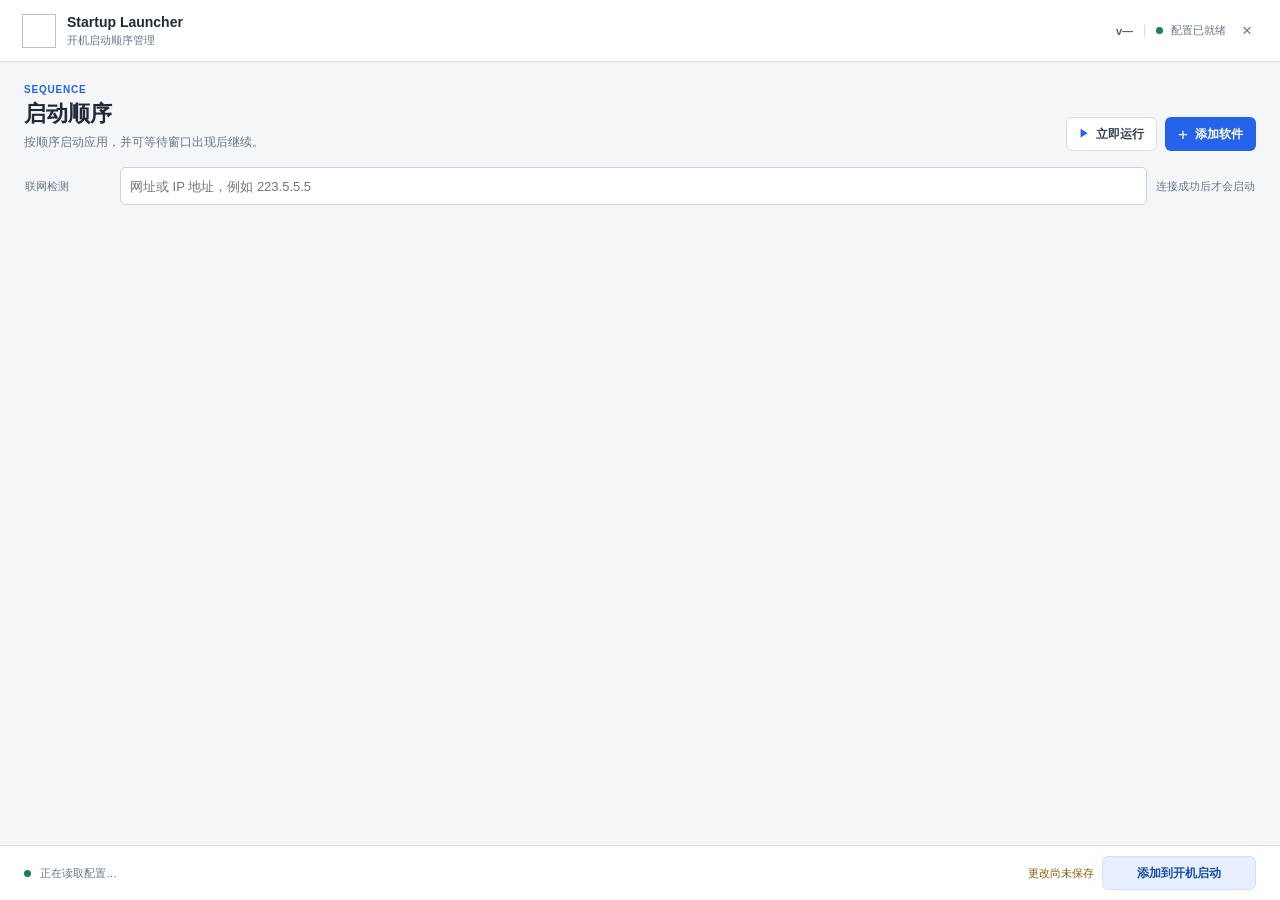
==== web/index.html @ 61a15410 "新增 Windows 启动项管理器及版本发布流程" ====
<!doctype html>
<html lang="zh-CN">
<head>
  <meta charset="utf-8">
  <meta name="viewport" content="width=device-width, initial-scale=1">
  <meta name="color-scheme" content="light">
  <title>Startup Launcher</title>
  <link rel="stylesheet" href="style.css">
</head>
<body>
  <div class="window-shell">
    <header class="titlebar" data-tauri-drag-region>
      <div class="brand">
        <img class="brand-icon" id="brandIcon" alt="">
        <div><strong>Startup Launcher</strong><small>开机启动顺序管理</small></div>
      </div>
      <div class="header-state"><span class="app-version" id="appVersion">v—</span><i class="state-dot"></i><span id="headerState">配置已就绪</span><button class="window-close-button" id="closeButton" type="button" aria-label="关闭窗口" title="关闭窗口">×</button></div>
    </header>

    <main>
      <section class="intro">
        <div>
          <span class="eyebrow">SEQUENCE</span>
          <h1 id="viewTitle">启动顺序</h1>
          <p id="viewDescription">按顺序启动应用，并可等待窗口出现后继续。</p>
        </div>
        <div class="toolbar" id="editToolbar">
          <button class="button secondary" id="runButton"><span class="play-icon">▶</span> 立即运行</button>
          <button class="button primary" id="addButton"><span class="plus-icon">+</span> 添加软件</button>
        </div>
      </section>

      <div class="network-check-row">
        <label for="networkTarget">联网检测</label>
        <input class="field-control" id="networkTarget" type="text" placeholder="网址或 IP 地址，例如 223.5.5.5">
        <span>连接成功后才会启动</span>
      </div>

      <section id="editorView" class="entry-list" aria-label="启动项列表"></section>
      <div id="emptyState" class="empty-state" hidden>
        <span class="empty-mark">＋</span>
        <strong>还没有启动项</strong>
        <p>添加一个应用开始设置启动顺序。</p>
        <button class="button primary" id="emptyAddButton">添加软件</button>
      </div>
    </main>

    <footer class="footer-bar">
      <div class="footer-status"><i class="status-indicator"></i><span id="statusText">正在读取配置…</span></div>
      <div class="footer-actions" id="editorActions">
        <span class="config-note" id="dirtyNote">更改尚未保存</span>
        <button class="button startup-button" id="startupButton">添加到开机启动</button>
      </div>
    </footer>
  </div>

  <div class="modal-backdrop" id="updateModal" hidden>
    <section class="modal" role="dialog" aria-modal="true" aria-labelledby="updateTitle">
      <div class="modal-icon">↻</div>
      <div class="modal-copy">
        <span class="eyebrow">SOFTWARE UPDATE</span>
        <h2 id="updateTitle">发现新版本</h2>
        <p id="updateMessage"></p>
      </div>
      <div class="modal-actions">
        <button class="button secondary" id="laterButton">稍后</button>
        <button class="button primary" id="updateButton">下载并重启</button>
      </div>
    </section>
  </div>
  <div id="toast" class="toast" role="status" hidden></div>
  <script src="app.js"></script>
</body>
</html>
---- web/style.css ----
:root {
  color-scheme: light;
  --bg: #f4f6f8;
  --panel: #ffffff;
  --panel-2: #edf1f5;
  --line: #d8dee7;
  --text: #202a36;
  --muted: #68778b;
  --accent: #2563eb;
  --green: #18824a;
  --yellow: #a76a08;
  --red: #c43c4c;
}

* { box-sizing: border-box; }
html, body { width: 100%; height: 100%; margin: 0; overflow: hidden; background: transparent; }
body { padding: 0; color: var(--text); font: 13px "Segoe UI", "Microsoft YaHei UI", sans-serif; }
button, input, textarea { font: inherit; }
button { color: inherit; cursor: pointer; }
[hidden] { display: none !important; }
.window-shell { height: 100vh; display: flex; flex-direction: column; overflow: hidden; background: var(--bg); }
.titlebar { height: 62px; flex: 0 0 62px; display: flex; align-items: center; justify-content: space-between; padding: 0 22px; background: #ffffff; border-bottom: 1px solid var(--line); }
.brand { display: flex; align-items: center; gap: 11px; min-width: 0; }
.brand-icon { width: 34px; height: 34px; flex: 0 0 auto; object-fit: contain; }
.brand strong, .brand small { display: block; }
.brand strong { font-size: 14px; font-weight: 650; }
.brand small { margin-top: 3px; color: var(--muted); font-size: 11px; }
.header-state { display: flex; align-items: center; gap: 8px; color: var(--muted); font-size: 11px; }
.app-version { margin-right: 3px; padding-right: 11px; border-right: 1px solid var(--line); color: #526174; font-weight: 600; }
.window-close-button { width: 22px; height: 22px; flex: 0 0 22px; display: grid; place-items: center; margin-left: 2px; padding: 0; border: 0; border-radius: 5px; background: transparent; color: var(--muted); font-size: 17px; line-height: 1; }
.window-close-button:hover { background: #fce9eb; color: var(--red); }
.window-close-button:focus-visible { outline: 2px solid #5486e5; outline-offset: 1px; }
.state-dot, .status-indicator { width: 7px; height: 7px; flex: 0 0 auto; border-radius: 50%; background: var(--green); }
main { flex: 1 1 auto; min-height: 0; display: flex; flex-direction: column; padding: 22px 24px 14px; }
.intro { display: flex; align-items: end; justify-content: space-between; gap: 20px; margin-bottom: 16px; }
.eyebrow { display: block; color: var(--accent); font-size: 10px; font-weight: 700; letter-spacing: .08em; }
h1, h2, p { margin: 0; letter-spacing: 0; }
h1 { margin-top: 4px; font-size: 22px; font-weight: 650; }
.intro p { margin-top: 5px; color: var(--muted); font-size: 12px; }
.network-check-row { display: grid; grid-template-columns: 86px minmax(180px, 1fr) auto; align-items: center; gap: 9px; margin: 0 1px 12px; }
.network-check-row label { color: var(--muted); font-size: 11px; }
.network-check-row > span { color: var(--muted); font-size: 11px; }
.toolbar, .footer-actions { display: flex; align-items: center; gap: 8px; }
.button { min-height: 34px; display: inline-flex; align-items: center; justify-content: center; gap: 7px; padding: 0 12px; border: 1px solid transparent; border-radius: 6px; font-size: 12px; font-weight: 600; white-space: nowrap; transition: background .14s ease, border-color .14s ease, transform .14s ease; }
.button:active { transform: translateY(1px); }
.button.primary { background: var(--accent); color: #ffffff; }
.button.primary:hover { background: #1d4ed8; }
.button.secondary { border-color: var(--line); background: #ffffff; color: #344054; }
.button.secondary:hover { border-color: #aab5c4; background: #f2f5f8; }
.button.icon { width: 30px; min-width: 30px; padding: 0; border-color: transparent; background: transparent; color: var(--muted); font-size: 15px; }
.button.icon:hover { background: #edf1f5; color: var(--text); }
.button.icon.danger:hover { background: rgba(196,60,76,.1); color: var(--red); }
.play-icon { color: #2563eb; font-size: 10px; }
.plus-icon { font-size: 17px; font-weight: 400; line-height: 1; }
.entry-list { flex: 1 1 auto; min-height: 0; display: flex; flex-direction: column; gap: 10px; overflow: auto; padding: 1px 3px 8px 1px; scrollbar-color: #c3cbd6 transparent; scrollbar-width: thin; }
.entry-card { flex: 0 0 auto; padding: 12px 14px; border: 1px solid #e0e5eb; border-radius: 7px; background: var(--panel); }
.entry-head { min-height: 30px; display: flex; align-items: center; gap: 9px; margin-bottom: 10px; }
.entry-app-icon { width: 34px; height: 34px; flex: 0 0 auto; display: grid; place-items: center; padding: 0; overflow: hidden; border: 0; border-radius: 8px; background: transparent; color: #2563eb; font-size: 19px; }
.entry-app-icon img { width: 24px; height: 24px; object-fit: contain; }
.entry-app-icon:hover { background: #edf4ff; }
.entry-app-icon:focus-visible { outline: 2px solid #5486e5; outline-offset: 2px; }
.entry-name { min-width: 0; flex: 1; height: 34px; padding: 0 7px; outline: none; border: 1px solid transparent; border-radius: 5px; background: transparent; color: var(--text); font-size: 14px; font-weight: 600; }
.entry-name:hover { background: #f5f7fa; }
.entry-name:focus { border-color: #6b96ee; background: #ffffff; }
.entry-name::placeholder { color: #8995a5; }
.entry-controls { display: flex; align-items: center; gap: 2px; }
.entry-card.is-disabled { background: #fafbfc; }
.entry-enabled-toggle { min-height: 30px; display: inline-flex; align-items: center; gap: 6px; padding: 0 5px; border: 0; border-radius: 5px; background: transparent; color: var(--muted); font-size: 11px; }
.entry-enabled-toggle:hover { background: #f2f5f8; }
.entry-toggle-track { width: 28px; height: 16px; position: relative; border-radius: 9px; background: #c6ced8; transition: background .14s ease; }
.entry-toggle-track i { width: 12px; height: 12px; position: absolute; top: 2px; left: 2px; border-radius: 50%; background: white; box-shadow: 0 1px 2px rgba(25,35,50,.2); transition: transform .14s ease; }
.entry-enabled-toggle.is-enabled { color: #17633a; }
.entry-enabled-toggle.is-enabled .entry-toggle-track { background: #2e9a60; }
.entry-enabled-toggle.is-enabled .entry-toggle-track i { transform: translateX(12px); }
.entry-fields-row { min-width: 0; display: grid; grid-template-columns: minmax(280px, 1fr) max-content max-content max-content; align-items: center; column-gap: 8px; row-gap: 8px; }
.compact-field { min-width: 0; display: flex; align-items: center; gap: 6px; }
.compact-field .field-label { flex: 0 0 auto; white-space: nowrap; }
.path-field { min-width: 0; }
.window-field, .args-field { min-width: 0; max-width: 320px; }
.close-delay-field { width: 126px; min-width: 0; }
.close-delay-input { width: 126px; flex: 0 0 126px; }
.path-controls { min-width: 0; position: relative; flex: 1 1 auto; display: flex; align-items: center; }
.path-controls .field-control { min-width: 48px; padding-right: 64px; }
.path-controls .button { min-width: 48px; height: 28px; min-height: 28px; position: absolute; top: 5px; right: 5px; z-index: 1; padding: 0 8px; border-color: transparent; background: transparent; }
.window-field .window-chip-list, .args-field .arg-chip-list { width: fit-content; max-width: 100%; flex: 1 1 auto; }
.field-label { color: var(--muted); font-size: 11px; }
.field-control { width: 100%; min-width: 0; height: 38px; padding: 0 9px; outline: none; border: 1px solid #cbd3de; border-radius: 5px; background: #ffffff; color: var(--text); }
.field-control:focus { border-color: #5486e5; box-shadow: 0 0 0 2px rgba(37,99,235,.1); }
.unit { color: var(--muted); font-size: 11px; }
.arg-chip-list, .window-chip-list { min-width: 130px; min-height: 38px; display: flex; flex-wrap: wrap; align-items: center; gap: 4px; padding: 3px; border: 1px solid #cbd3de; border-radius: 5px; background: #ffffff; transition: border-color .14s ease, box-shadow .14s ease; }
.arg-chip-list:focus-within, .window-chip-list:focus-within { border-color: #5486e5; box-shadow: 0 0 0 2px rgba(37,99,235,.08); }
.tag-entry-input { width: 76px; min-width: 56px; max-width: min(36vw, 180px); height: 27px; flex: 1 1 76px; padding: 0 4px; outline: none; border: 0; background: transparent; color: var(--text); font: inherit; }
.tag-entry-input::placeholder { color: var(--muted); }
.tag-entry-input:focus { box-shadow: none; }
.arg-chip { max-width: 100%; min-height: 28px; display: inline-flex; align-items: center; gap: 2px; padding: 2px 3px 2px 8px; border: 0; border-radius: 4px; background: #edf1f5; }
.arg-chip:focus-within { background: #e5edf9; }
.arg-chip-input { width: auto; min-width: 0; max-width: min(52vw, 520px); height: 23px; padding: 0; outline: none; border: 0; background: transparent; color: var(--text); font: inherit; }
.arg-chip-input:focus { border: 0; box-shadow: none; }
.arg-chip-input::placeholder { color: var(--muted); }
.arg-chip .button.icon { width: 0; min-width: 0; height: 26px; min-height: 26px; display: inline-flex; flex: 0 0 0; overflow: hidden; padding: 0; visibility: hidden; opacity: 0; color: #a8b4c0; transition: width .14s ease, opacity .14s ease; }
.arg-chip:focus-within .button.icon { width: 25px; min-width: 25px; flex-basis: 25px; visibility: visible; opacity: 1; }
.arg-chip .button.icon:hover { color: var(--red); }
.window-chip { max-width: 100%; min-height: 28px; display: inline-flex; align-items: center; gap: 2px; padding: 2px 3px 2px 8px; border: 0; border-radius: 4px; background: #edf1f5; }
.window-chip:focus-within { background: #e5edf9; }
.window-chip-input { width: auto; min-width: 0; max-width: min(42vw, 420px); height: 23px; padding: 0; outline: none; border: 0; background: transparent; color: var(--text); font: inherit; }
.window-chip-input:focus { border: 0; box-shadow: none; }
.window-chip-input::placeholder { color: var(--muted); }
.window-chip .button.icon { width: 0; min-width: 0; height: 26px; min-height: 26px; display: inline-flex; flex: 0 0 0; overflow: hidden; padding: 0; visibility: hidden; opacity: 0; color: #a8b4c0; transition: width .14s ease, opacity .14s ease; }
.window-chip:focus-within .button.icon { width: 25px; min-width: 25px; flex-basis: 25px; visibility: visible; opacity: 1; }
.window-chip .button.icon:hover { color: var(--red); }
.footer-bar { height: 55px; flex: 0 0 55px; display: flex; align-items: center; justify-content: space-between; gap: 14px; padding: 0 24px; border-top: 1px solid var(--line); background: #ffffff; }
.footer-status { min-width: 0; display: flex; align-items: center; gap: 9px; color: var(--muted); font-size: 11px; }
.footer-status span { overflow: hidden; text-overflow: ellipsis; white-space: nowrap; }
.status-indicator.busy { background: var(--yellow); box-shadow: 0 0 0 3px rgba(250,204,21,.1); }
.status-indicator.error { background: var(--red); }
.config-note { color: #8a5c0a; font-size: 11px; }
.startup-button { min-width: 154px; background: #e8f0ff; color: #174ea6; border-color: #d3e1ff; }
.startup-button:hover { background: #dce9ff; }
.startup-button.enabled { background: #e9f7ef; color: #17633a; border-color: #c8e8d3; }
.startup-button.cancel { border-color: #f0cbd0; background: #fff1f2; color: #a52c3c; }
.empty-state { margin: auto; padding: 30px; text-align: center; color: var(--muted); }
.empty-mark { width: 42px; height: 42px; display: grid; place-items: center; margin: 0 auto 12px; border-radius: 12px; background: #eaf1ff; color: var(--accent); font-size: 25px; }
.empty-state strong { display: block; color: var(--text); font-size: 14px; }
.empty-state p { margin: 6px 0 14px; font-size: 12px; }
.modal-backdrop { position: fixed; inset: 0; z-index: 5; display: grid; place-items: center; background: rgba(25,35,50,.32); backdrop-filter: blur(4px); }
.modal { width: min(430px, calc(100vw - 36px)); display: grid; grid-template-columns: 42px minmax(0,1fr); gap: 4px 14px; padding: 24px; border: 1px solid #d5dce5; border-radius: 9px; background: #ffffff; box-shadow: 0 18px 54px rgba(31,45,65,.18); }
.modal-icon { width: 40px; height: 40px; display: grid; place-items: center; border-radius: 11px; background: #edf4ff; color: #2563eb; font-size: 22px; }
.modal-copy h2 { margin-top: 5px; font-size: 17px; }
.modal-copy p { margin-top: 8px; color: var(--muted); font-size: 12px; line-height: 1.6; }
.modal-actions { grid-column: 2; display: flex; justify-content: end; gap: 8px; margin-top: 12px; }
.toast { position: fixed; right: 18px; bottom: 68px; z-index: 10; max-width: 420px; padding: 10px 13px; border: 1px solid #d4dce6; border-radius: 6px; background: #ffffff; color: var(--text); box-shadow: 0 9px 28px rgba(31,45,65,.16); }
@media (max-width: 900px) {
  main { padding-right: 16px; padding-left: 16px; }
  .footer-bar { padding-right: 16px; padding-left: 16px; }
  .entry-fields-row { gap: 6px; }
}
@media (max-width: 600px) {
  .network-check-row { grid-template-columns: 76px minmax(0,1fr); }
  .network-check-row > span { grid-column: 2; }
}
@media (max-width: 700px) {
  .entry-fields-row { grid-template-columns: minmax(0, 1fr); row-gap: 8px; }
  .path-field, .window-field, .close-delay-field, .args-field { width: 100%; max-width: none; }
  .close-delay-input { width: 100%; flex: 1 1 auto; }
}
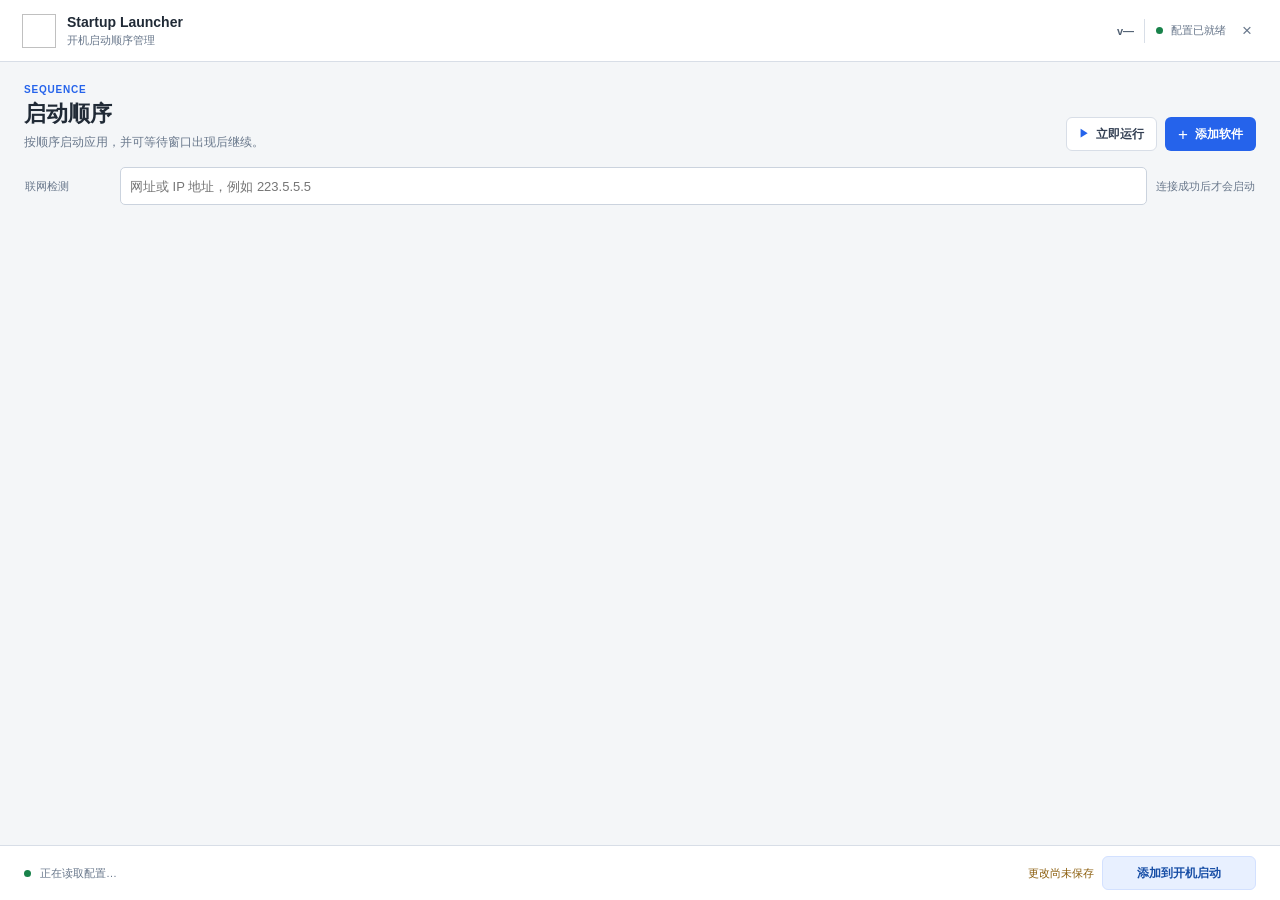
==== commit b2ba6162: "改为手动检查更新并显示下载进度" ====
--- a/web/index.html
+++ b/web/index.html
@@ -14,7 +14,7 @@
         <img class="brand-icon" id="brandIcon" alt="">
         <div><strong>Startup Launcher</strong><small>开机启动顺序管理</small></div>
       </div>
-      <div class="header-state"><span class="app-version" id="appVersion">v—</span><i class="state-dot"></i><span id="headerState">配置已就绪</span><button class="window-close-button" id="closeButton" type="button" aria-label="关闭窗口" title="关闭窗口">×</button></div>
+      <div class="header-state"><button class="app-version" id="appVersion" type="button" title="点击检查更新" aria-label="当前版本 v—，点击检查更新">v—</button><i class="state-dot"></i><span id="headerState">配置已就绪</span><button class="window-close-button" id="closeButton" type="button" aria-label="关闭窗口" title="关闭窗口">×</button></div>
     </header>
 
     <main>
@@ -62,6 +62,10 @@
         <h2 id="updateTitle">发现新版本</h2>
         <p id="updateMessage"></p>
       </div>
+      <div class="download-progress" id="downloadProgress" hidden>
+        <div class="download-progress-track"><div id="downloadProgressFill"></div></div>
+        <span id="downloadProgressText">0%</span>
+      </div>
       <div class="modal-actions">
         <button class="button secondary" id="laterButton">稍后</button>
         <button class="button primary" id="updateButton">下载并重启</button>
--- a/web/style.css
+++ b/web/style.css
@@ -26,7 +26,9 @@
 .brand strong { font-size: 14px; font-weight: 650; }
 .brand small { margin-top: 3px; color: var(--muted); font-size: 11px; }
 .header-state { display: flex; align-items: center; gap: 8px; color: var(--muted); font-size: 11px; }
-.app-version { margin-right: 3px; padding-right: 11px; border-right: 1px solid var(--line); color: #526174; font-weight: 600; }
+.app-version { min-height: 24px; margin-right: 3px; padding: 0 10px 0 0; border: 0; border-right: 1px solid var(--line); background: transparent; color: #526174; font-size: 11px; font-weight: 600; }
+.app-version:hover { color: var(--accent); }
+.app-version:disabled { cursor: wait; opacity: .65; }
 .window-close-button { width: 22px; height: 22px; flex: 0 0 22px; display: grid; place-items: center; margin-left: 2px; padding: 0; border: 0; border-radius: 5px; background: transparent; color: var(--muted); font-size: 17px; line-height: 1; }
 .window-close-button:hover { background: #fce9eb; color: var(--red); }
 .window-close-button:focus-visible { outline: 2px solid #5486e5; outline-offset: 1px; }
@@ -127,6 +129,10 @@
 .modal-icon { width: 40px; height: 40px; display: grid; place-items: center; border-radius: 11px; background: #edf4ff; color: #2563eb; font-size: 22px; }
 .modal-copy h2 { margin-top: 5px; font-size: 17px; }
 .modal-copy p { margin-top: 8px; color: var(--muted); font-size: 12px; line-height: 1.6; }
+.download-progress { grid-column: 1 / -1; display: grid; grid-template-columns: minmax(0, 1fr) 40px; align-items: center; gap: 10px; margin-top: 14px; color: var(--muted); font-size: 11px; font-variant-numeric: tabular-nums; }
+.download-progress-track { height: 7px; overflow: hidden; border-radius: 4px; background: #e8edf3; }
+.download-progress-track > div { width: 0; height: 100%; border-radius: inherit; background: var(--accent); transition: width .16s ease; }
+.download-progress > span { text-align: right; }
 .modal-actions { grid-column: 2; display: flex; justify-content: end; gap: 8px; margin-top: 12px; }
 .toast { position: fixed; right: 18px; bottom: 68px; z-index: 10; max-width: 420px; padding: 10px 13px; border: 1px solid #d4dce6; border-radius: 6px; background: #ffffff; color: var(--text); box-shadow: 0 9px 28px rgba(31,45,65,.16); }
 @media (max-width: 900px) {
